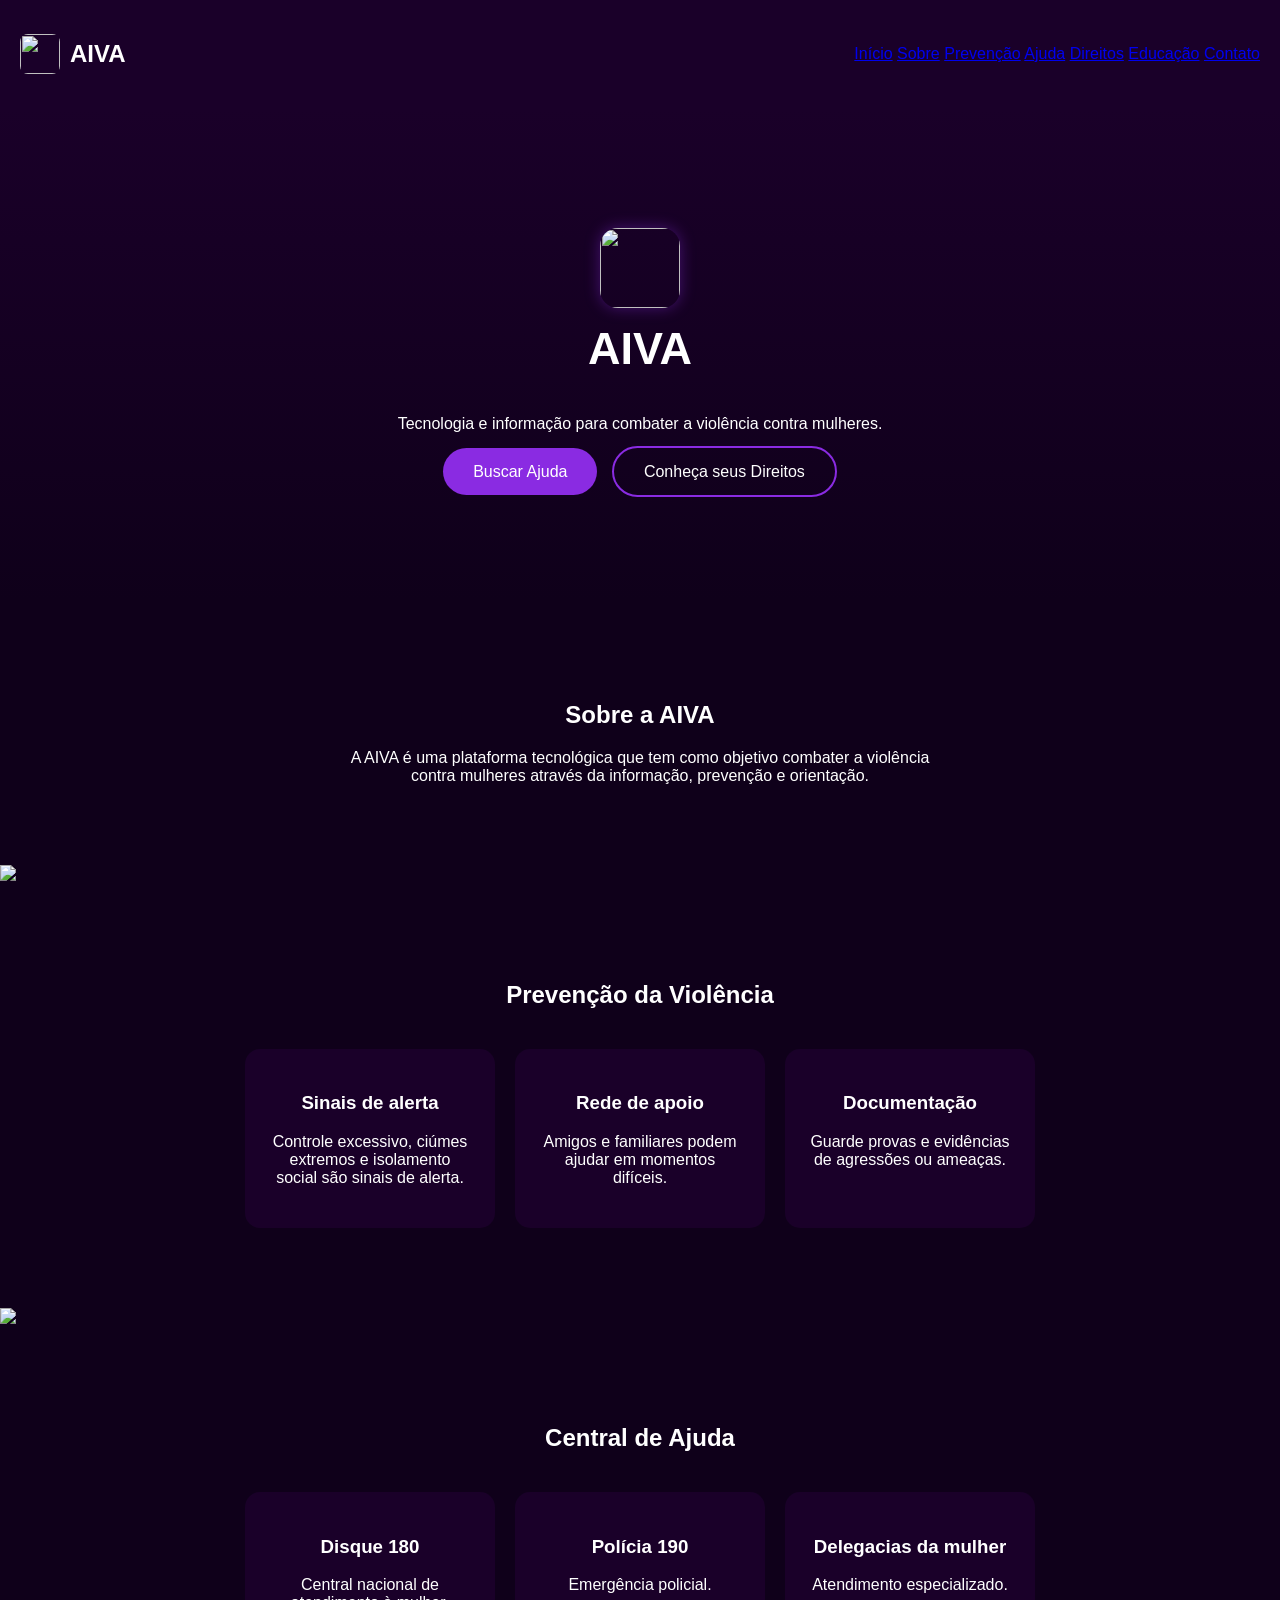
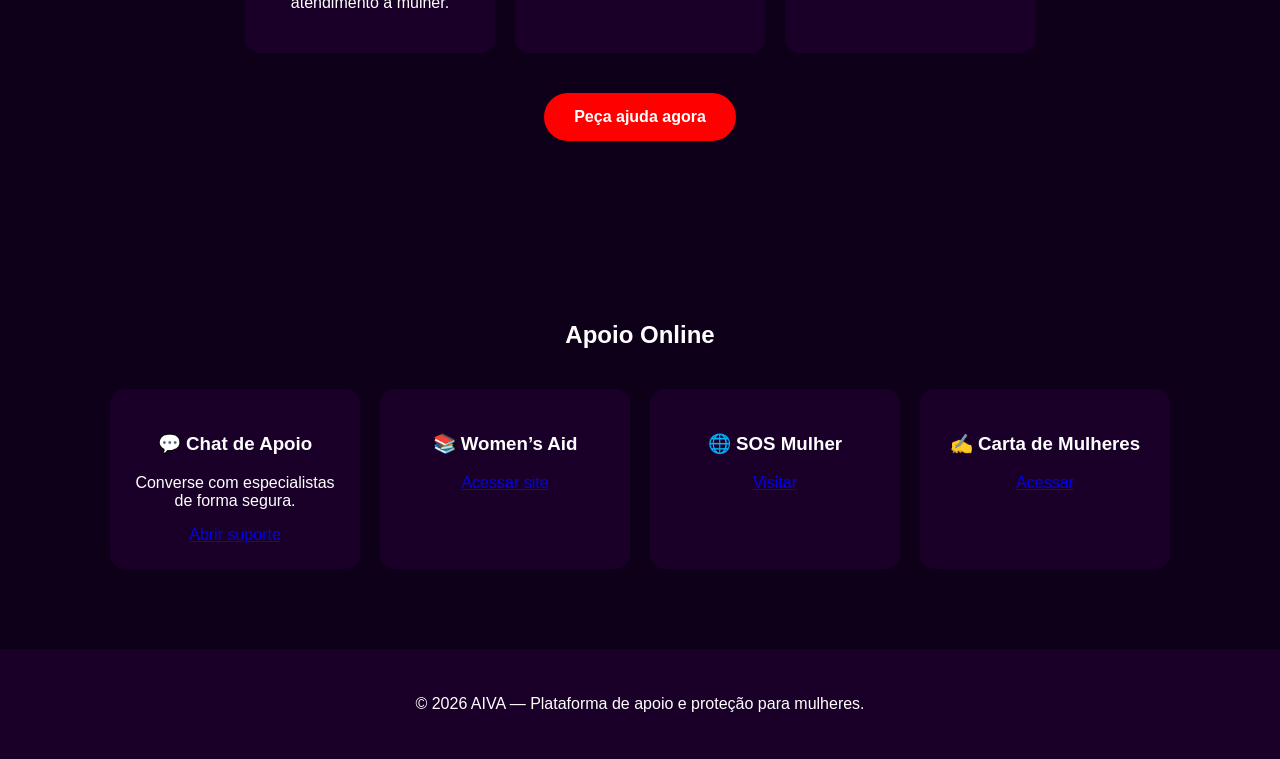
==== index.html @ 9afe70a0 "Rename index (1).html to index.html" ====
<!DOCTYPE html>
<html lang="pt-BR">

<head>

<meta charset="UTF-8">
<meta name="viewport" content="width=device-width, initial-scale=1.0">

<title>AIVA</title>

<link rel="stylesheet" href="./style.css">

</head>

<body>

<header>

<div class="logo">
<img src="https://i.imgur.com/4uq9E0I.jpeg">
<h2>AIVA</h2>
</div>

<div class="menu-btn" onclick="toggleMenu()">☰</div>

<nav id="menu">
<a href="#inicio">Início</a>
<a href="#sobre">Sobre</a>
<a href="#prevencao">Prevenção</a>
<a href="#ajuda">Ajuda</a>
<a href="#direitos">Direitos</a>
<a href="#educacao">Educação</a>
<a href="#contato">Contato</a>
</nav>

</header>

<section id="inicio" class="hero">

<div class="hero-logo">
<img src="https://i.imgur.com/4uq9E0I.jpeg">
<h1>AIVA</h1>
</div>

<p>
Tecnologia e informação para combater a violência contra mulheres.
</p>

<div class="botoes">
<a href="#ajuda" class="btn">Buscar Ajuda</a>
<a href="#direitos" class="btn-sec">Conheça seus Direitos</a>
</div>

</section>

<section id="sobre" class="secao">

<h2>Sobre a AIVA</h2>

<p class="descricao">
A AIVA é uma plataforma tecnológica que tem como objetivo combater a violência
contra mulheres através da informação, prevenção e orientação.
</p>

</section>

<div class="imagem-destaque">
<img src="https://images.unsplash.com/photo-1556761175-4b46a572b786">
</div>

<section id="prevencao" class="secao">

<h2>Prevenção da Violência</h2>

<div class="cards">

<div class="card">
<h3>Sinais de alerta</h3>
<p>Controle excessivo, ciúmes extremos e isolamento social são sinais de alerta.</p>
</div>

<div class="card">
<h3>Rede de apoio</h3>
<p>Amigos e familiares podem ajudar em momentos difíceis.</p>
</div>

<div class="card">
<h3>Documentação</h3>
<p>Guarde provas e evidências de agressões ou ameaças.</p>
</div>

</div>

</section>

<div class="imagem-destaque">
<img src="https://images.unsplash.com/photo-1492724441997-5dc865305da7">
</div>

<section id="ajuda" class="secao">

<h2>Central de Ajuda</h2>

<div class="cards">

<div class="card">
<h3>Disque 180</h3>
<p>Central nacional de atendimento à mulher.</p>
</div>

<div class="card">
<h3>Polícia 190</h3>
<p>Emergência policial.</p>
</div>

<div class="card">
<h3>Delegacias da mulher</h3>
<p>Atendimento especializado.</p>
</div>

</div>

<a href="tel:180" class="btn-ajuda">Peça ajuda agora</a>

</section>

<section id="apoio-online" class="secao">

<h2>Apoio Online</h2>

<div class="cards">

<div class="card">
<h3>💬 Chat de Apoio</h3>
<p>Converse com especialistas de forma segura.</p>
<a href="https://www.thehotline.org" target="_blank">Abrir suporte</a>
</div>

<div class="card">
<h3>📚 Women’s Aid</h3>
<a href="https://www.womensaid.org.uk" target="_blank">Acessar site</a>
</div>

<div class="card">
<h3>🌐 SOS Mulher</h3>
<a href="https://www.prodesp.sp.gov.br/plataforma-sos-mulher-apoia-mulheres-vitimas-de-violencia" target="_blank">Visitar</a>
</div>

<div class="card">
<h3>✍️ Carta de Mulheres</h3>
<a href="https://tjsp.jus.br" target="_blank">Acessar</a>
</div>

</div>

</section>

<footer>
<p>© 2026 AIVA — Plataforma de apoio e proteção para mulheres.</p>
</footer>

<script>

function toggleMenu(){
document.getElementById("menu").classList.toggle("ativo");
}

</script>

</body>
</html>
---- style.css ----
body{
margin:0;
font-family:Arial, Helvetica, sans-serif;
background:#0f001a;
color:white;
}

/* GLOBAL */
*{
box-sizing:border-box;
}

img{
max-width:100%;
height:auto;
display:block;
}

/* HEADER */

header{
display:flex;
justify-content:space-between;
align-items:center;
padding:20px;
background:#1a0029;
position:sticky;
top:0;
}

.logo{
display:flex;
align-items:center;
gap:10px;
}

.logo img{
width:40px;
height:40px;
border-radius:8px;
object-fit:cover;
}

/* HERO */

.hero{
text-align:center;
padding:120px 20px;
background:linear-gradient(180deg,#1a0029,#0f001a);
}

.hero-logo{
display:flex;
flex-direction:column;
align-items:center;
margin-bottom:40px;
}

.hero-logo img{
width:80px;
height:80px;
border-radius:18px;
object-fit:cover;
margin-bottom:15px;
box-shadow:0px 0px 15px rgba(138,43,226,0.4);
}

.hero-logo h1{
font-size:45px;
margin:0;
}

.hero p{
max-width:500px;
margin:auto;
margin-top:10px;
}

/* BOTÕES */

.botoes{
margin-top:30px;
}

.btn{
background:#8a2be2;
padding:15px 30px;
border-radius:30px;
color:white;
text-decoration:none;
margin-right:10px;
}

.btn-sec{
border:2px solid #8a2be2;
padding:15px 30px;
border-radius:30px;
color:white;
text-decoration:none;
}

/* SEÇÕES */

.secao{
padding:80px 20px;
text-align:center;
}

.descricao{
max-width:600px;
margin:auto;
}

/* CARDS */

.cards{
display:flex;
flex-wrap:wrap;
justify-content:center;
gap:20px;
margin-top:40px;
}

.card{
background:#1a0029;
padding:25px;
border-radius:15px;
width:250px;
transition:0.3s;
}

.card:hover{
transform:translateY(-5px);
}

/* BOTÃO AJUDA */

.btn-ajuda{
display:inline-block;
margin-top:40px;
background:red;
padding:15px 30px;
border-radius:30px;
color:white;
text-decoration:none;
font-weight:bold;
}

/* FOOTER */

footer{
text-align:center;
padding:30px;
background:#1a0029;
}

/* MENU MOBILE */

.menu-btn{
display:none;
font-size:28px;
cursor:pointer;
}

@media(max-width:768px){

nav{
display:none;
flex-direction:column;
position:absolute;
top:70px;
right:0;
background:#1a0029;
width:200px;
}

nav a{
padding:15px;
}

nav.ativo{
display:flex;
}

.menu-btn{
display:block;
}

}
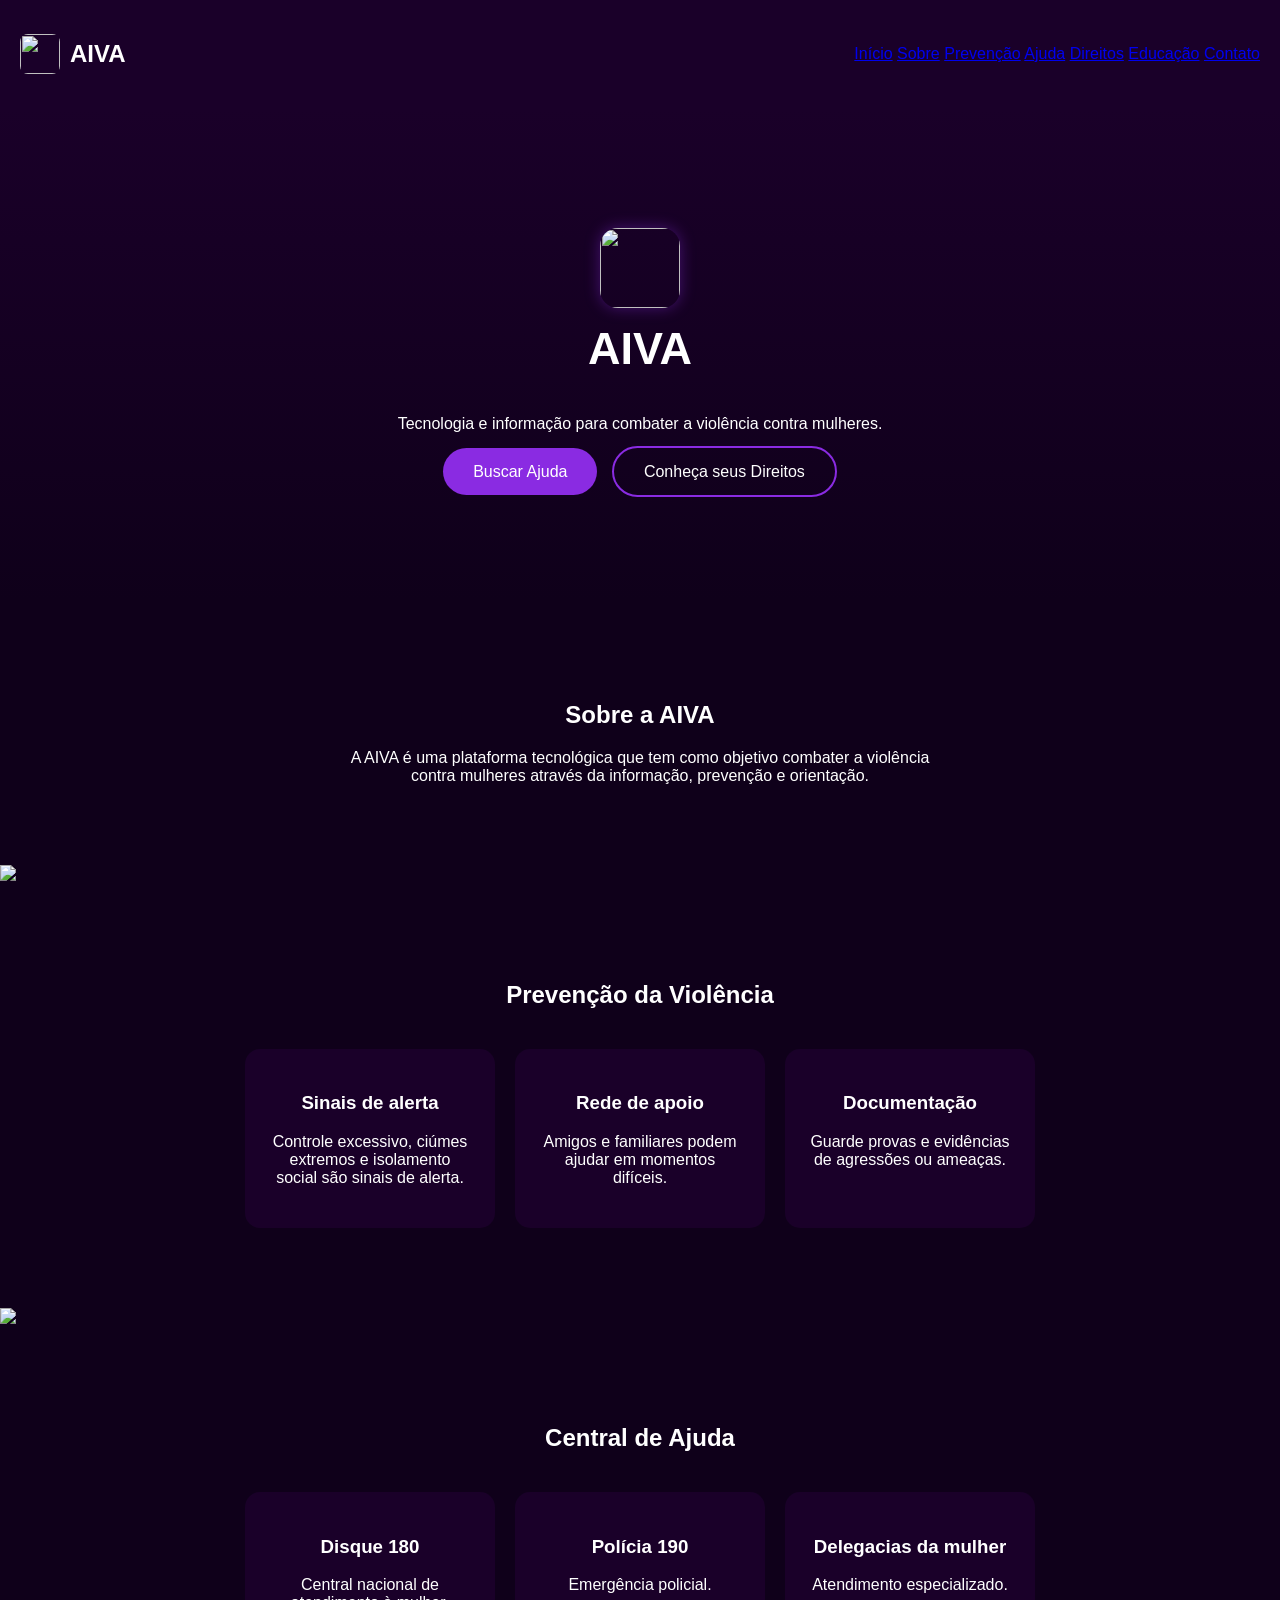
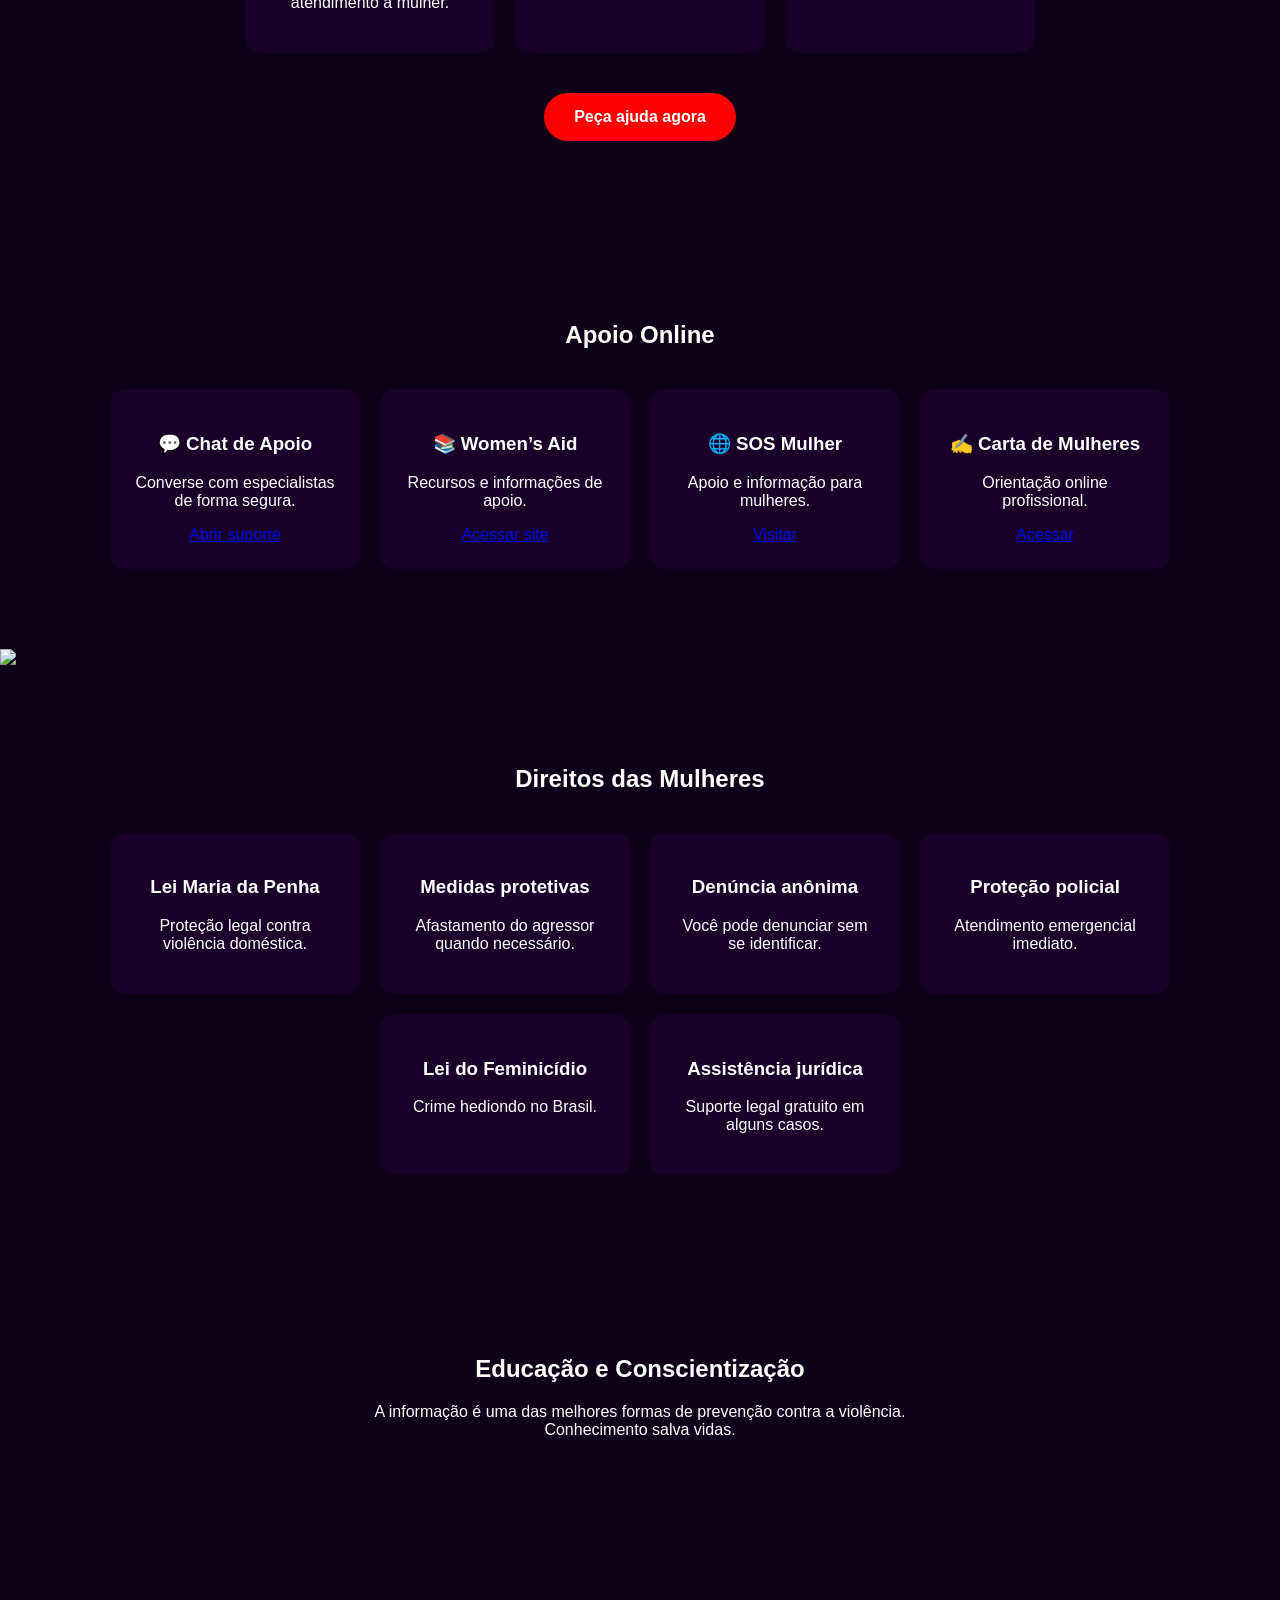
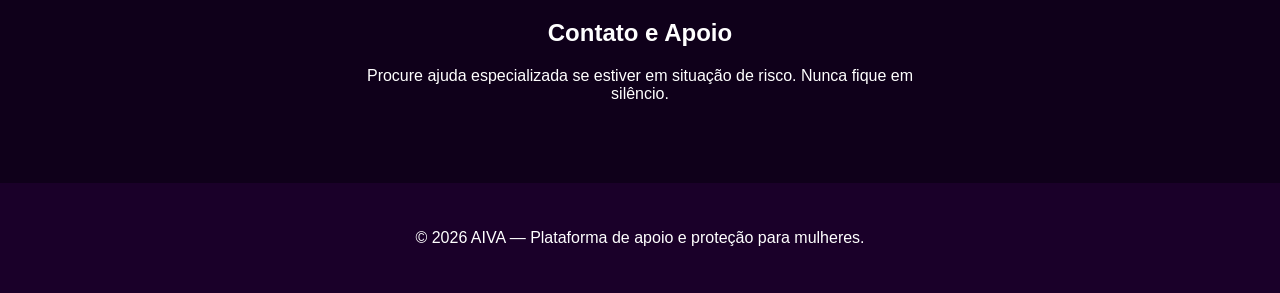
==== commit fe9d1a63: "Update index.html" ====
--- a/index.html
+++ b/index.html
@@ -9,6 +9,7 @@
 <title>AIVA</title>
 
 <link rel="stylesheet" href="./style.css">
+<script src="./script.js"></script>
 
 </head>
 
@@ -35,6 +36,7 @@
 
 </header>
 
+<!-- HERO -->
 <section id="inicio" class="hero">
 
 <div class="hero-logo">
@@ -53,6 +55,7 @@
 
 </section>
 
+<!-- SOBRE -->
 <section id="sobre" class="secao">
 
 <h2>Sobre a AIVA</h2>
@@ -68,6 +71,7 @@
 <img src="https://images.unsplash.com/photo-1556761175-4b46a572b786">
 </div>
 
+<!-- PREVENÇÃO -->
 <section id="prevencao" class="secao">
 
 <h2>Prevenção da Violência</h2>
@@ -97,6 +101,7 @@
 <img src="https://images.unsplash.com/photo-1492724441997-5dc865305da7">
 </div>
 
+<!-- AJUDA -->
 <section id="ajuda" class="secao">
 
 <h2>Central de Ajuda</h2>
@@ -124,6 +129,7 @@
 
 </section>
 
+<!-- APOIO ONLINE -->
 <section id="apoio-online" class="secao">
 
 <h2>Apoio Online</h2>
@@ -138,20 +144,92 @@
 
 <div class="card">
 <h3>📚 Women’s Aid</h3>
+<p>Recursos e informações de apoio.</p>
 <a href="https://www.womensaid.org.uk" target="_blank">Acessar site</a>
 </div>
 
 <div class="card">
 <h3>🌐 SOS Mulher</h3>
+<p>Apoio e informação para mulheres.</p>
 <a href="https://www.prodesp.sp.gov.br/plataforma-sos-mulher-apoia-mulheres-vitimas-de-violencia" target="_blank">Visitar</a>
 </div>
 
 <div class="card">
 <h3>✍️ Carta de Mulheres</h3>
+<p>Orientação online profissional.</p>
 <a href="https://tjsp.jus.br" target="_blank">Acessar</a>
 </div>
 
 </div>
+
+</section>
+
+<div class="imagem-destaque">
+<img src="https://images.unsplash.com/photo-1573497491765-dccce02b29df">
+</div>
+
+<!-- DIREITOS -->
+<section id="direitos" class="secao">
+
+<h2>Direitos das Mulheres</h2>
+
+<div class="cards">
+
+<div class="card">
+<h3>Lei Maria da Penha</h3>
+<p>Proteção legal contra violência doméstica.</p>
+</div>
+
+<div class="card">
+<h3>Medidas protetivas</h3>
+<p>Afastamento do agressor quando necessário.</p>
+</div>
+
+<div class="card">
+<h3>Denúncia anônima</h3>
+<p>Você pode denunciar sem se identificar.</p>
+</div>
+
+<div class="card">
+<h3>Proteção policial</h3>
+<p>Atendimento emergencial imediato.</p>
+</div>
+
+<div class="card">
+<h3>Lei do Feminicídio</h3>
+<p>Crime hediondo no Brasil.</p>
+</div>
+
+<div class="card">
+<h3>Assistência jurídica</h3>
+<p>Suporte legal gratuito em alguns casos.</p>
+</div>
+
+</div>
+
+</section>
+
+<!-- EDUCAÇÃO -->
+<section id="educacao" class="secao">
+
+<h2>Educação e Conscientização</h2>
+
+<p class="descricao">
+A informação é uma das melhores formas de prevenção contra a violência.
+Conhecimento salva vidas.
+</p>
+
+</section>
+
+<!-- CONTATO -->
+<section id="contato" class="secao">
+
+<h2>Contato e Apoio</h2>
+
+<p class="descricao">
+Procure ajuda especializada se estiver em situação de risco.
+Nunca fique em silêncio.
+</p>
 
 </section>
 
@@ -166,6 +244,7 @@
 }
 
 </script>
+<script src="./script.js"></script>
 
 </body>
 </html>
